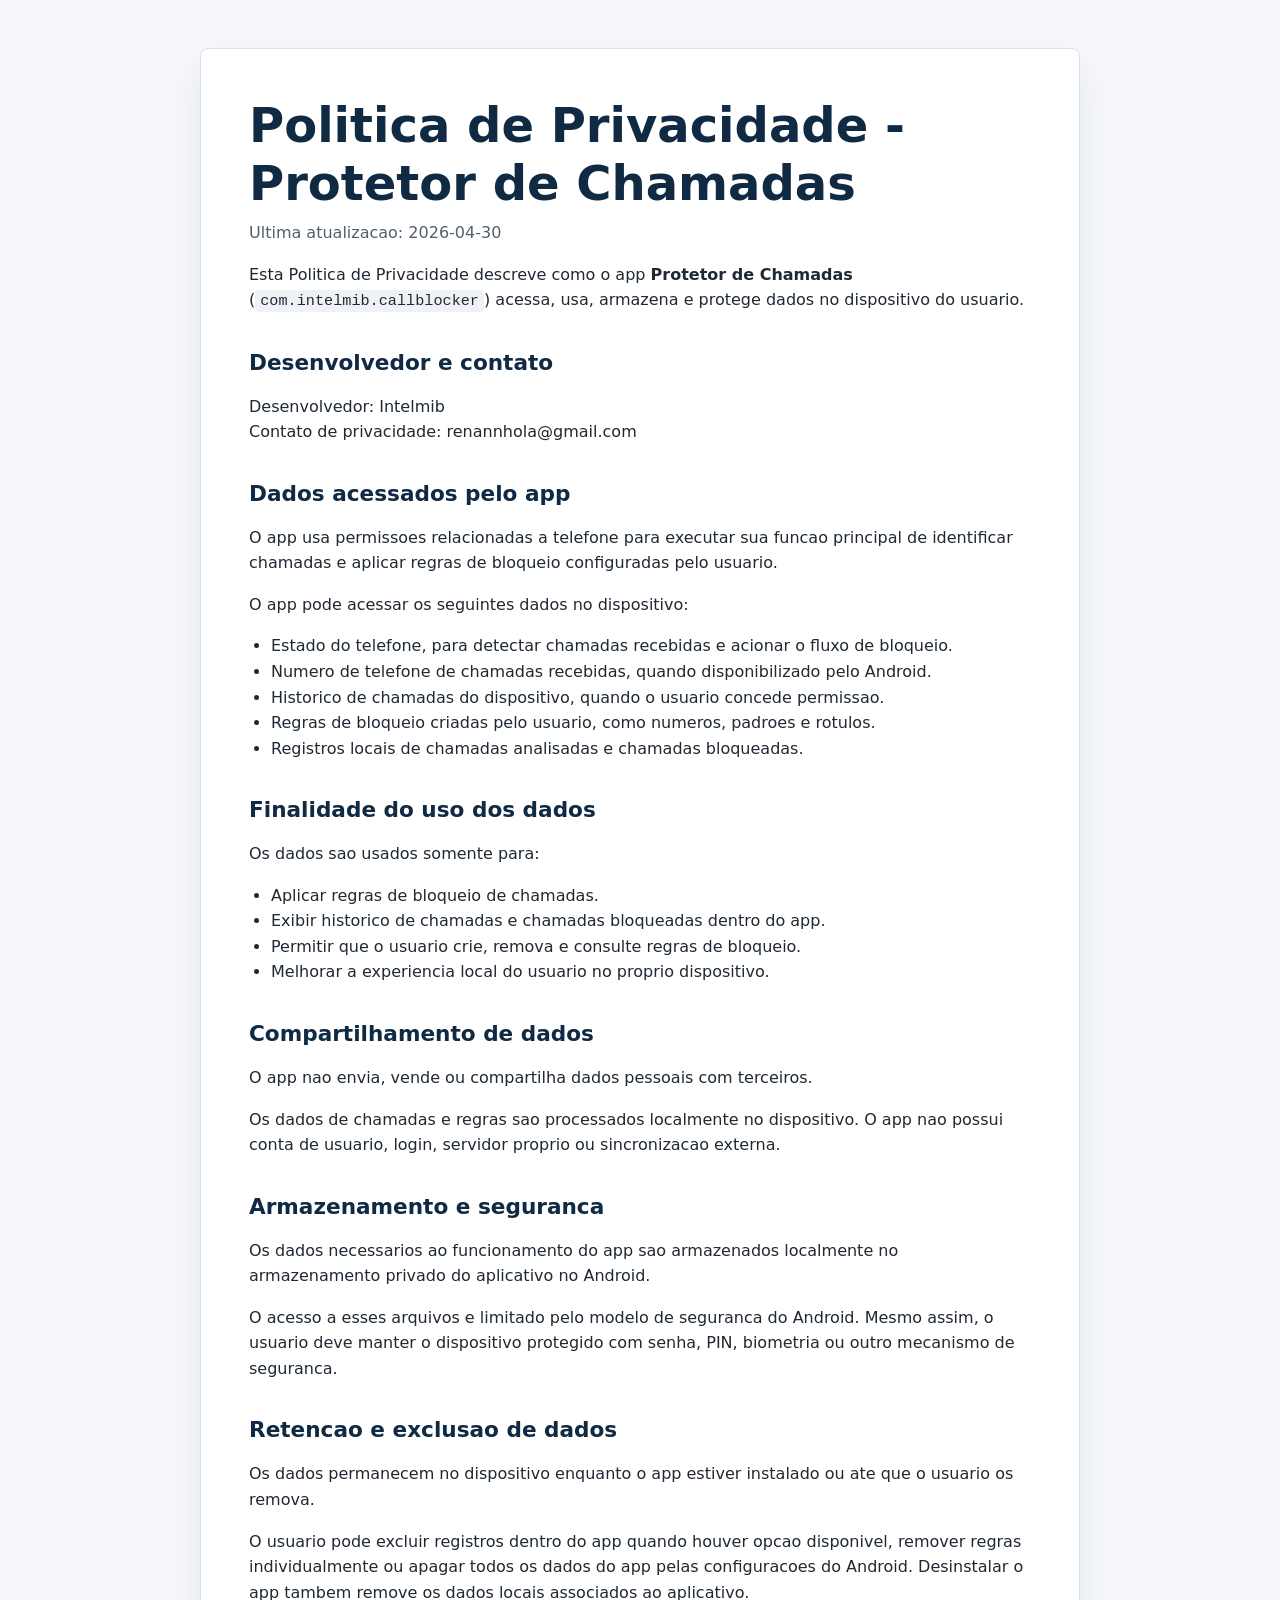
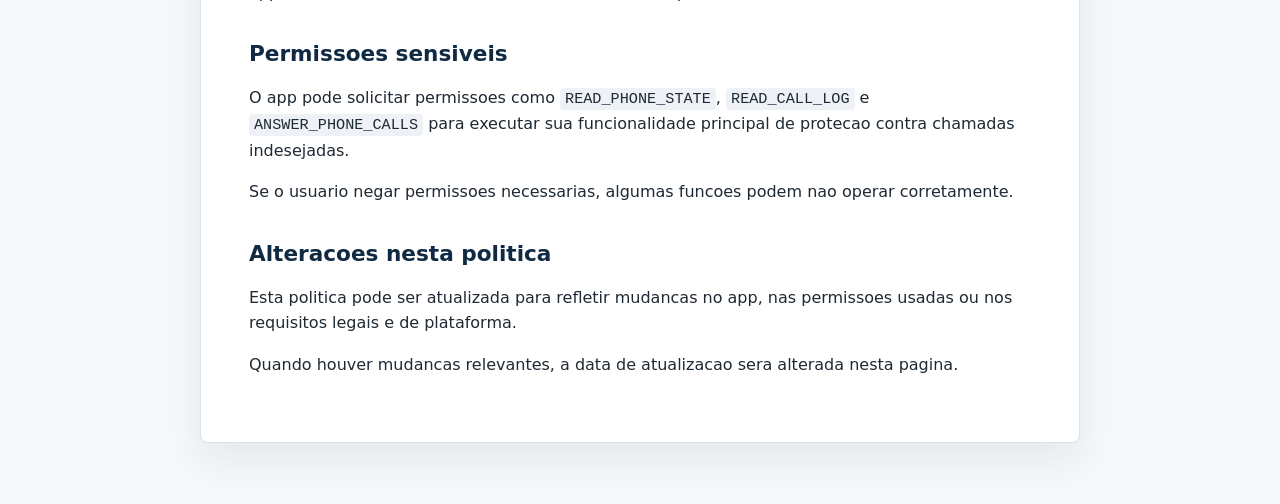
==== index.html @ 7beafd79 "Add root index for GitHub Pages" ====
<!doctype html>
<html lang="pt-BR">
  <head>
    <meta charset="utf-8" />
    <meta name="viewport" content="width=device-width, initial-scale=1" />
    <meta http-equiv="refresh" content="0; url=./app-call-blocker/" />
    <title>Intelmib Pages</title>
    <style>
      body {
        margin: 0;
        min-height: 100vh;
        display: grid;
        place-items: center;
        font-family: Arial, sans-serif;
        background: #f6f8fb;
        color: #1f2933;
      }

      a {
        color: #0967d2;
      }
    </style>
  </head>
  <body>
    <main>
      <p>Redirecionando para <a href="./app-call-blocker/">App Call Blocker</a>.</p>
    </main>
  </body>
</html>
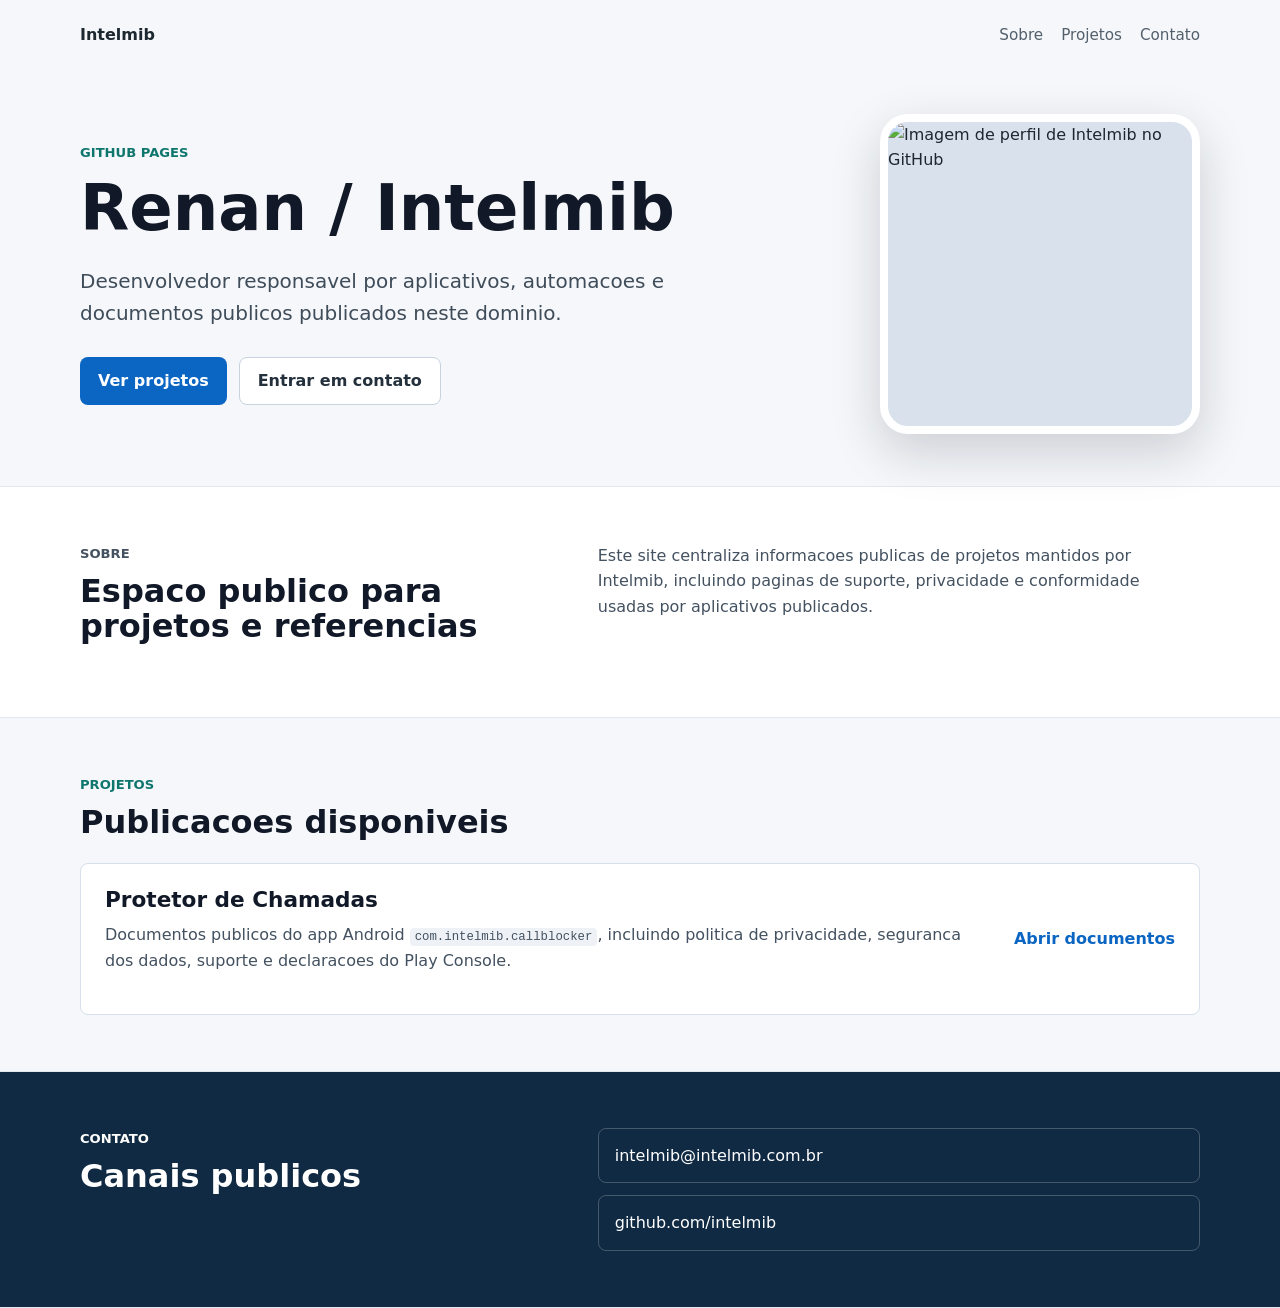
==== commit ab874435: "Adiciona estrutura inicial do site e estilos CSS" ====
--- a/index.html
+++ b/index.html
@@ -3,27 +3,108 @@
   <head>
     <meta charset="utf-8" />
     <meta name="viewport" content="width=device-width, initial-scale=1" />
-    <meta http-equiv="refresh" content="0; url=./app-call-blocker/" />
-    <title>Intelmib Pages</title>
-    <style>
-      body {
-        margin: 0;
-        min-height: 100vh;
-        display: grid;
-        place-items: center;
-        font-family: Arial, sans-serif;
-        background: #f6f8fb;
-        color: #1f2933;
-      }
-
-      a {
-        color: #0967d2;
-      }
-    </style>
+    <title>Renan / Intelmib</title>
+    <meta
+      name="description"
+      content="Pagina publica de Renan, tambem identificado como Intelmib, com projetos, aplicativos e canais de contato."
+    />
+    <meta property="og:title" content="Renan / Intelmib" />
+    <meta
+      property="og:description"
+      content="Projetos, aplicativos e documentos publicos publicados por Intelmib."
+    />
+    <meta property="og:type" content="website" />
+    <link rel="stylesheet" href="./assets/site.css" />
   </head>
   <body>
+    <header class="site-header">
+      <a class="brand" href="./">Intelmib</a>
+      <nav aria-label="Navegacao principal">
+        <a href="#sobre">Sobre</a>
+        <a href="#projetos">Projetos</a>
+        <a href="#contato">Contato</a>
+      </nav>
+    </header>
+
     <main>
-      <p>Redirecionando para <a href="./app-call-blocker/">App Call Blocker</a>.</p>
+      <section class="hero" aria-labelledby="titulo">
+        <div class="hero-copy">
+          <p class="eyebrow">GitHub Pages</p>
+          <h1 id="titulo">Renan / Intelmib</h1>
+          <p class="lead">
+            Desenvolvedor responsavel por aplicativos, automacoes e documentos
+            publicos publicados neste dominio.
+          </p>
+          <div class="actions" aria-label="Acoes principais">
+            <a class="button primary" href="#projetos">Ver projetos</a>
+            <a class="button secondary" href="mailto:intelmib@intelmib.com.br">
+              Entrar em contato
+            </a>
+          </div>
+        </div>
+
+        <img
+          class="profile-image"
+          src="https://github.com/intelmib.png"
+          alt="Imagem de perfil de Intelmib no GitHub"
+          width="320"
+          height="320"
+        />
+      </section>
+
+      <section id="sobre" class="section-band">
+        <div class="section-inner split">
+          <div>
+            <p class="section-kicker">Sobre</p>
+            <h2>Espaco publico para projetos e referencias</h2>
+          </div>
+          <p>
+            Este site centraliza informacoes publicas de projetos mantidos por
+            Intelmib, incluindo paginas de suporte, privacidade e conformidade
+            usadas por aplicativos publicados.
+          </p>
+        </div>
+      </section>
+
+      <section id="projetos" class="section-inner">
+        <div class="section-heading">
+          <p class="section-kicker">Projetos</p>
+          <h2>Publicacoes disponiveis</h2>
+        </div>
+
+        <div class="project-list">
+          <article class="project-card">
+            <div>
+              <h3>Protetor de Chamadas</h3>
+              <p>
+                Documentos publicos do app Android
+                <code>com.intelmib.callblocker</code>, incluindo politica de
+                privacidade, seguranca dos dados, suporte e declaracoes do Play
+                Console.
+              </p>
+            </div>
+            <a class="text-link" href="./app-call-blocker/">
+              Abrir documentos
+            </a>
+          </article>
+        </div>
+      </section>
+
+      <section id="contato" class="section-band contact-band">
+        <div class="section-inner contact-grid">
+          <div>
+            <p class="section-kicker">Contato</p>
+            <h2>Canais publicos</h2>
+          </div>
+
+          <div class="contact-list" aria-label="Canais de contato">
+            <a href="mailto:intelmib@intelmib.com.br">
+              intelmib@intelmib.com.br
+            </a>
+            <a href="https://github.com/intelmib">github.com/intelmib</a>
+          </div>
+        </div>
+      </section>
     </main>
   </body>
 </html>
--- a/assets/site.css
+++ b/assets/site.css
@@ -0,0 +1,280 @@
+:root {
+  color-scheme: light;
+  font-family:
+    Inter, ui-sans-serif, system-ui, -apple-system, BlinkMacSystemFont,
+    "Segoe UI", sans-serif;
+  color: #1d2730;
+  background: #f5f7fa;
+}
+
+* {
+  box-sizing: border-box;
+}
+
+html {
+  scroll-behavior: smooth;
+}
+
+body {
+  margin: 0;
+  line-height: 1.6;
+}
+
+a {
+  color: inherit;
+}
+
+.site-header {
+  display: flex;
+  align-items: center;
+  justify-content: space-between;
+  gap: 24px;
+  width: min(1120px, calc(100% - 32px));
+  margin: 0 auto;
+  padding: 22px 0;
+}
+
+.brand {
+  font-size: 1rem;
+  font-weight: 800;
+  text-decoration: none;
+}
+
+nav {
+  display: flex;
+  flex-wrap: wrap;
+  justify-content: flex-end;
+  gap: 8px 18px;
+  font-size: 0.95rem;
+}
+
+nav a {
+  color: #53606c;
+  text-decoration: none;
+}
+
+nav a:hover,
+.text-link:hover {
+  color: #0b65c2;
+}
+
+.hero {
+  display: grid;
+  grid-template-columns: minmax(0, 1fr) 320px;
+  align-items: center;
+  gap: 56px;
+  width: min(1120px, calc(100% - 32px));
+  margin: 0 auto;
+  padding: 44px 0 52px;
+}
+
+.eyebrow,
+.section-kicker {
+  margin: 0 0 10px;
+  color: #0f766e;
+  font-size: 0.82rem;
+  font-weight: 800;
+  letter-spacing: 0;
+  text-transform: uppercase;
+}
+
+h1,
+h2,
+h3,
+p {
+  margin-top: 0;
+}
+
+h1,
+h2,
+h3 {
+  color: #111827;
+  line-height: 1.12;
+}
+
+h1 {
+  max-width: 760px;
+  margin-bottom: 20px;
+  font-size: 4rem;
+}
+
+h2 {
+  margin-bottom: 16px;
+  font-size: 2rem;
+}
+
+h3 {
+  margin-bottom: 10px;
+  font-size: 1.35rem;
+}
+
+.lead {
+  max-width: 680px;
+  margin-bottom: 28px;
+  color: #3f4c59;
+  font-size: 1.25rem;
+}
+
+.actions {
+  display: flex;
+  flex-wrap: wrap;
+  gap: 12px;
+}
+
+.button,
+.text-link {
+  min-height: 44px;
+  display: inline-flex;
+  align-items: center;
+  justify-content: center;
+  border-radius: 8px;
+  font-weight: 800;
+  text-decoration: none;
+}
+
+.button {
+  padding: 10px 18px;
+}
+
+.primary {
+  background: #0b65c2;
+  color: #ffffff;
+}
+
+.secondary {
+  border: 1px solid #c8d3df;
+  background: #ffffff;
+  color: #24313d;
+}
+
+.profile-image {
+  width: 100%;
+  aspect-ratio: 1;
+  border: 8px solid #ffffff;
+  border-radius: 28px;
+  background: #d9e2ec;
+  box-shadow: 0 18px 50px rgba(17, 24, 39, 0.18);
+  object-fit: cover;
+}
+
+.section-band {
+  background: #ffffff;
+  border-top: 1px solid #e2e8f0;
+  border-bottom: 1px solid #e2e8f0;
+}
+
+.section-inner {
+  width: min(1120px, calc(100% - 32px));
+  margin: 0 auto;
+  padding: 56px 0;
+}
+
+.split,
+.contact-grid {
+  display: grid;
+  grid-template-columns: 0.78fr 1fr;
+  gap: 48px;
+  align-items: start;
+}
+
+.split p,
+.project-card p {
+  color: #435160;
+}
+
+.section-heading {
+  max-width: 720px;
+  margin-bottom: 22px;
+}
+
+.project-list {
+  display: grid;
+  gap: 16px;
+}
+
+.project-card {
+  display: grid;
+  grid-template-columns: minmax(0, 1fr) auto;
+  align-items: center;
+  gap: 24px;
+  border: 1px solid #d7e0ea;
+  border-radius: 8px;
+  background: #ffffff;
+  padding: 24px;
+}
+
+code {
+  border-radius: 4px;
+  background: #eef2f7;
+  padding: 2px 5px;
+  font-size: 0.95em;
+}
+
+.text-link {
+  color: #0b65c2;
+}
+
+.contact-band {
+  background: #102a43;
+  color: #ffffff;
+}
+
+.contact-band h2,
+.contact-band .section-kicker {
+  color: #ffffff;
+}
+
+.contact-list {
+  display: grid;
+  gap: 12px;
+}
+
+.contact-list a {
+  overflow-wrap: anywhere;
+  border: 1px solid rgba(255, 255, 255, 0.22);
+  border-radius: 8px;
+  padding: 14px 16px;
+  color: #ffffff;
+  text-decoration: none;
+}
+
+@media (max-width: 760px) {
+  .site-header,
+  .hero,
+  .split,
+  .contact-grid,
+  .project-card {
+    grid-template-columns: 1fr;
+  }
+
+  .site-header {
+    align-items: flex-start;
+    flex-direction: column;
+  }
+
+  nav {
+    justify-content: flex-start;
+  }
+
+  .hero {
+    gap: 28px;
+    padding-top: 28px;
+  }
+
+  h1 {
+    font-size: 2.55rem;
+  }
+
+  h2 {
+    font-size: 1.7rem;
+  }
+
+  .lead {
+    font-size: 1.12rem;
+  }
+
+  .profile-image {
+    max-width: 240px;
+    justify-self: start;
+  }
+}
